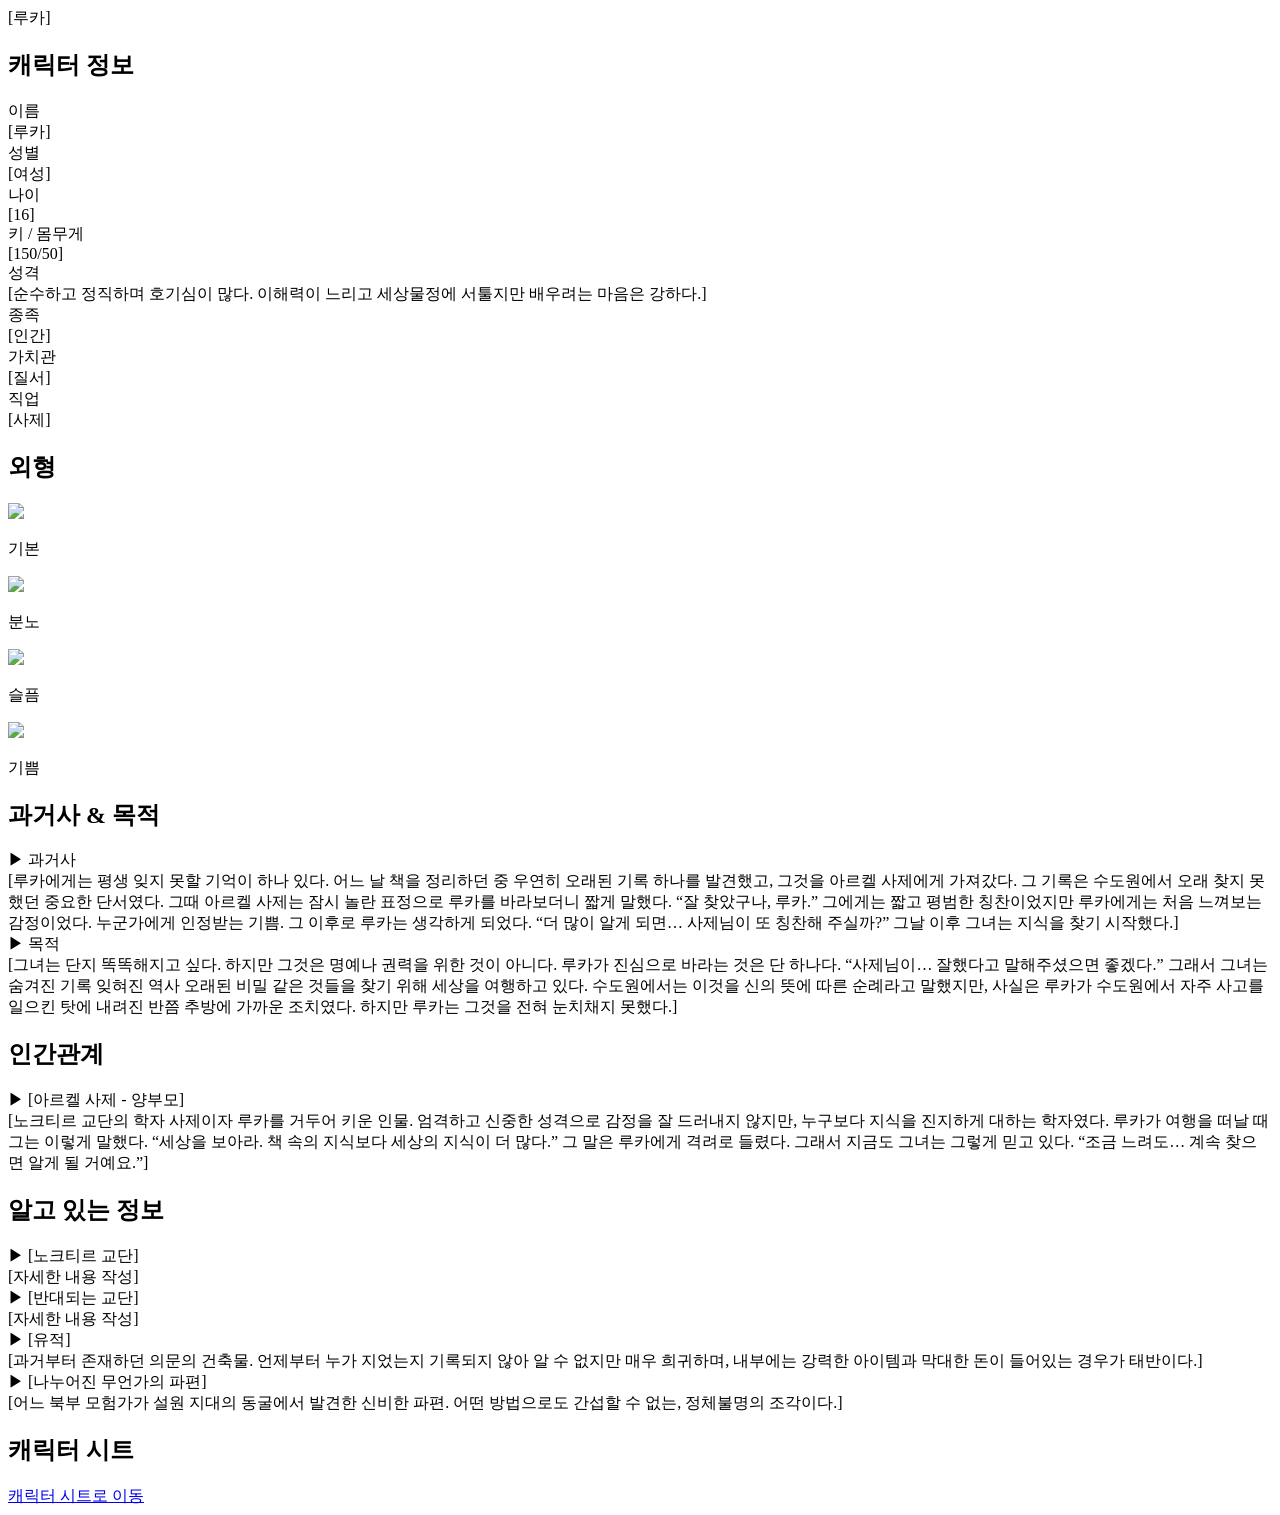
==== character/luca/Luca.html @ 643eb7d4 "Add files via upload" ====
<!DOCTYPE html>
<html lang="ko">
<head>
    <meta charset="UTF-8">
    <title>루카 페이지</title>
    <link rel="stylesheet" href="character-page-style.css">
</head>

<body>

    <div class="navbar">
        <div class="char-name">[루카]</div>
    </div>

    <div class="container">

        <div class="section">
            <h2>캐릭터 정보</h2>
            <div class="info-grid">
                <div class="label">이름</div><div>[루카]</div>
                <div class="label">성별</div><div>[여성]</div>
                <div class="label">나이</div><div>[16]</div>
                <div class="label">키 / 몸무게</div><div>[150/50]</div>
                <div class="label">성격</div><div>[순수하고 정직하며 호기심이 많다. 이해력이 느리고 세상물정에 서툴지만 배우려는 마음은 강하다.]</div>
                <div class="label">종족</div><div>[인간]</div>
                <div class="label">가치관</div><div>[질서]</div>
                <div class="label">직업</div><div>[사제]</div>
            </div>
        </div>

        <div class="section">
            <h2>외형</h2>
            <div class="image-grid">
                <div class="image-box">
                    <img src="images/Luca/루카_기본.png">
                    <p>기본</p>
                </div>
                <div class="image-box">
                    <img src="images/Luca/루카_화남.png">
                    <p>분노</p>
                </div>
                <div class="image-box">
                    <img src="images/Luca/루카_슬픔.png">
                    <p>슬픔</p>
                </div>
                <div class="image-box">
                    <img src="images/Luca/루카_기쁨.png">
                    <p>기쁨</p>
                </div>
            </div>
        </div>

        <div class="section">
            <h2>과거사 & 목적</h2>

            <div class="accordion">▶ 과거사</div>
            <div class="panel">[루카에게는 평생 잊지 못할 기억이 하나 있다. 어느 날 책을 정리하던 중 우연히 오래된 기록 하나를 발견했고, 그것을 아르켈 사제에게 가져갔다. 그 기록은 수도원에서 오래 찾지 못했던 중요한 단서였다. 그때 아르켈 사제는 잠시 놀란 표정으로 루카를 바라보더니 짧게 말했다. “잘 찾았구나, 루카.” 그에게는 짧고 평범한 칭찬이었지만 루카에게는 처음 느껴보는 감정이었다. 누군가에게 인정받는 기쁨. 그 이후로 루카는 생각하게 되었다. “더 많이 알게 되면… 사제님이 또 칭찬해 주실까?” 그날 이후 그녀는 지식을 찾기 시작했다.]</div>

            <div class="accordion">▶ 목적</div>
            <div class="panel">[그녀는 단지 똑똑해지고 싶다. 하지만 그것은 명예나 권력을 위한 것이 아니다. 루카가 진심으로 바라는 것은 단 하나다. “사제님이… 잘했다고 말해주셨으면 좋겠다.” 그래서 그녀는 숨겨진 기록 잊혀진 역사 오래된 비밀 같은 것들을 찾기 위해 세상을 여행하고 있다. 수도원에서는 이것을 신의 뜻에 따른 순례라고 말했지만, 사실은 루카가 수도원에서 자주 사고를 일으킨 탓에 내려진 반쯤 추방에 가까운 조치였다. 하지만 루카는 그것을 전혀 눈치채지 못했다.]</div>
        </div>

        <div class="section">
            <h2>인간관계</h2>

            <div class="accordion">▶ [아르켈 사제 - 양부모]</div>
            <div class="panel">[노크티르 교단의 학자 사제이자 루카를 거두어 키운 인물. 엄격하고 신중한 성격으로 감정을 잘 드러내지 않지만, 누구보다 지식을 진지하게 대하는 학자였다. 루카가 여행을 떠날 때 그는 이렇게 말했다. “세상을 보아라. 책 속의 지식보다 세상의 지식이 더 많다.” 그 말은 루카에게 격려로 들렸다. 그래서 지금도 그녀는 그렇게 믿고 있다. “조금 느려도… 계속 찾으면 알게 될 거예요.”]</div>
        </div>

        <div class="section">
            <h2>알고 있는 정보</h2>

            <div class="accordion">▶ [노크티르 교단]</div>
            <div class="panel">[자세한 내용 작성]</div>

            <div class="accordion">▶ [반대되는 교단]</div>
            <div class="panel">[자세한 내용 작성]</div>

            <div class="accordion">▶ [유적]</div>
            <div class="panel">[과거부터 존재하던 의문의 건축물. 언제부터 누가 지었는지 기록되지 않아 알 수 없지만 매우 희귀하며, 내부에는 강력한 아이템과 막대한 돈이 들어있는 경우가 태반이다.]</div>

            <div class="accordion">▶ [나누어진 무언가의 파편]</div>
            <div class="panel">[어느 북부 모험가가 설원 지대의 동굴에서 발견한 신비한 파편. 어떤 방법으로도 간섭할 수 없는, 정체불명의 조각이다.]</div>

        </div>

        <div class="section">
            <h2>캐릭터 시트</h2>
            <a href="https://docs.google.com/spreadsheets/d/1DpERJ6yvG9AwJAp2CmtM_KcRJPLHU7wsxR6387ssJlk/edit?gid=574150008#gid=574150008" class="link-btn" target="_blank" rel="noopener noreferrer">캐릭터 시트로 이동</a>    
        </div>

    </div>

    <script src="character-page-system.js"></script>

</body>
</html>
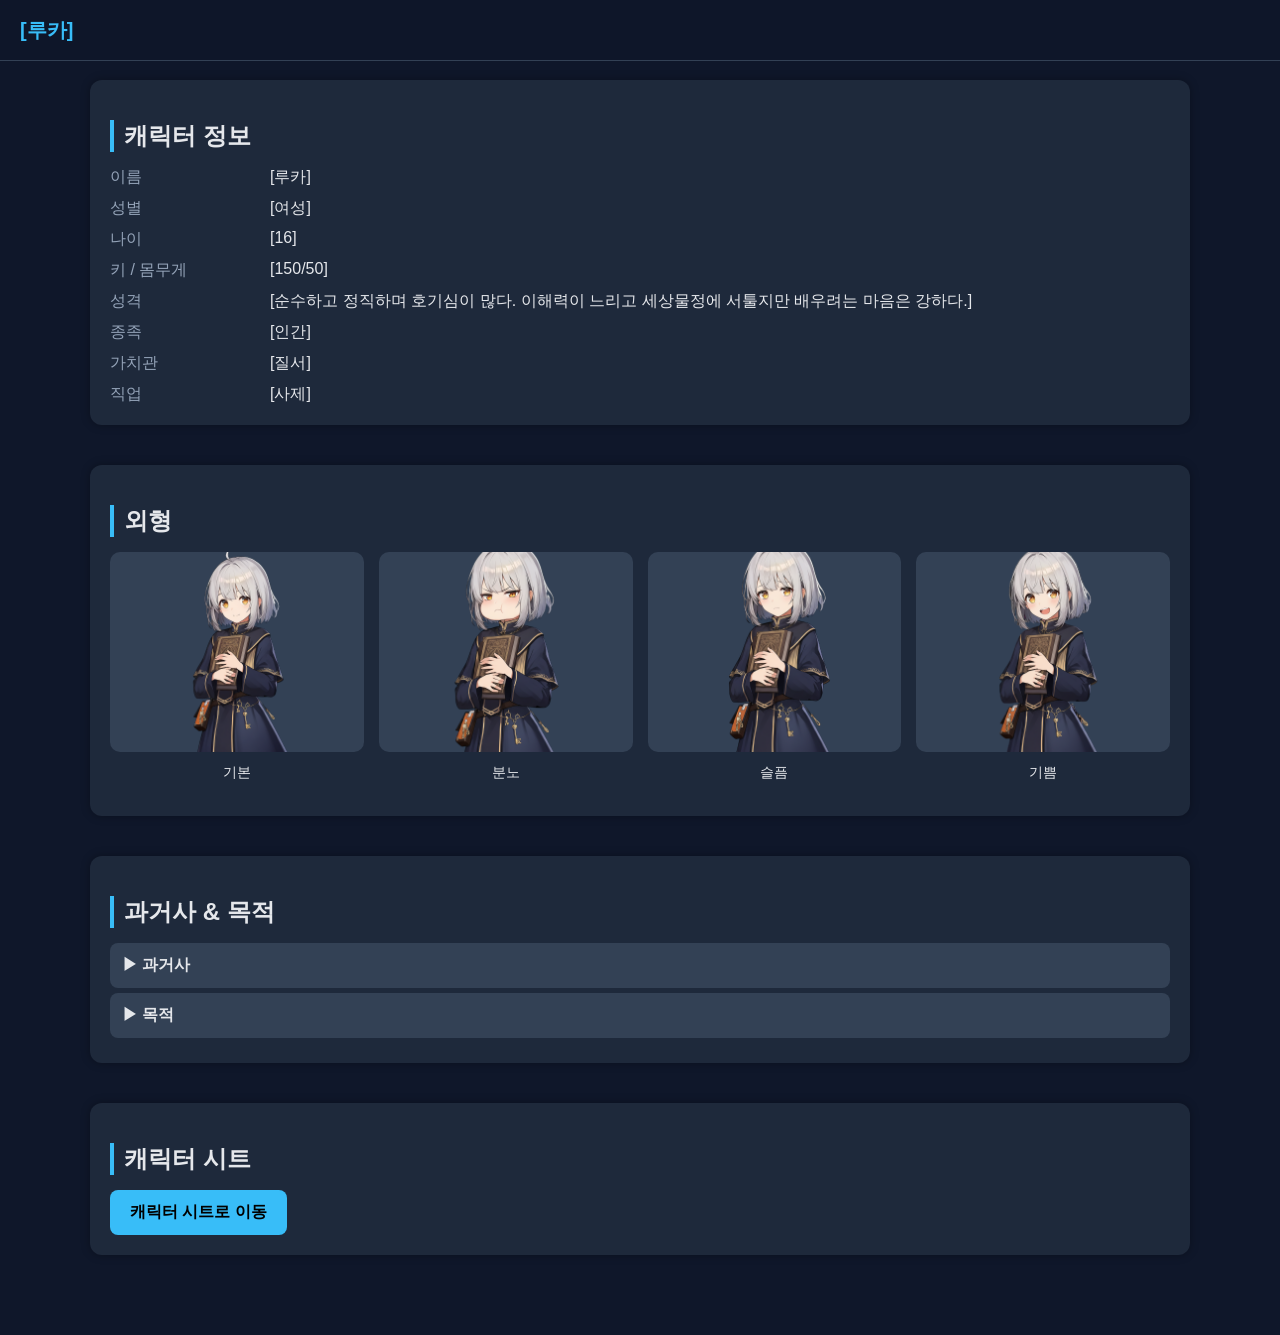
==== commit d51e15f4: "Update Luca.html" ====
--- a/character/luca/Luca.html
+++ b/character/luca/Luca.html
@@ -3,7 +3,7 @@
 <head>
     <meta charset="UTF-8">
     <title>루카 페이지</title>
-    <link rel="stylesheet" href="character-page-style.css">
+    <link rel="stylesheet" href="../character-page-style.css">
 </head>
 
 <body>
@@ -32,19 +32,19 @@
             <h2>외형</h2>
             <div class="image-grid">
                 <div class="image-box">
-                    <img src="images/Luca/루카_기본.png">
+                    <img src="../../images/Luca/루카_기본.png">
                     <p>기본</p>
                 </div>
                 <div class="image-box">
-                    <img src="images/Luca/루카_화남.png">
+                    <img src="../../images/Luca/루카_화남.png">
                     <p>분노</p>
                 </div>
                 <div class="image-box">
-                    <img src="images/Luca/루카_슬픔.png">
+                    <img src="../../images/Luca/루카_슬픔.png">
                     <p>슬픔</p>
                 </div>
                 <div class="image-box">
-                    <img src="images/Luca/루카_기쁨.png">
+                    <img src="../../images/Luca/루카_기쁨.png">
                     <p>기쁨</p>
                 </div>
             </div>
@@ -52,36 +52,11 @@
 
         <div class="section">
             <h2>과거사 & 목적</h2>
-
             <div class="accordion">▶ 과거사</div>
-            <div class="panel">[루카에게는 평생 잊지 못할 기억이 하나 있다. 어느 날 책을 정리하던 중 우연히 오래된 기록 하나를 발견했고, 그것을 아르켈 사제에게 가져갔다. 그 기록은 수도원에서 오래 찾지 못했던 중요한 단서였다. 그때 아르켈 사제는 잠시 놀란 표정으로 루카를 바라보더니 짧게 말했다. “잘 찾았구나, 루카.” 그에게는 짧고 평범한 칭찬이었지만 루카에게는 처음 느껴보는 감정이었다. 누군가에게 인정받는 기쁨. 그 이후로 루카는 생각하게 되었다. “더 많이 알게 되면… 사제님이 또 칭찬해 주실까?” 그날 이후 그녀는 지식을 찾기 시작했다.]</div>
+            <div class="panel">[루카의 과거사 내용 생략]</div>
 
             <div class="accordion">▶ 목적</div>
-            <div class="panel">[그녀는 단지 똑똑해지고 싶다. 하지만 그것은 명예나 권력을 위한 것이 아니다. 루카가 진심으로 바라는 것은 단 하나다. “사제님이… 잘했다고 말해주셨으면 좋겠다.” 그래서 그녀는 숨겨진 기록 잊혀진 역사 오래된 비밀 같은 것들을 찾기 위해 세상을 여행하고 있다. 수도원에서는 이것을 신의 뜻에 따른 순례라고 말했지만, 사실은 루카가 수도원에서 자주 사고를 일으킨 탓에 내려진 반쯤 추방에 가까운 조치였다. 하지만 루카는 그것을 전혀 눈치채지 못했다.]</div>
-        </div>
-
-        <div class="section">
-            <h2>인간관계</h2>
-
-            <div class="accordion">▶ [아르켈 사제 - 양부모]</div>
-            <div class="panel">[노크티르 교단의 학자 사제이자 루카를 거두어 키운 인물. 엄격하고 신중한 성격으로 감정을 잘 드러내지 않지만, 누구보다 지식을 진지하게 대하는 학자였다. 루카가 여행을 떠날 때 그는 이렇게 말했다. “세상을 보아라. 책 속의 지식보다 세상의 지식이 더 많다.” 그 말은 루카에게 격려로 들렸다. 그래서 지금도 그녀는 그렇게 믿고 있다. “조금 느려도… 계속 찾으면 알게 될 거예요.”]</div>
-        </div>
-
-        <div class="section">
-            <h2>알고 있는 정보</h2>
-
-            <div class="accordion">▶ [노크티르 교단]</div>
-            <div class="panel">[자세한 내용 작성]</div>
-
-            <div class="accordion">▶ [반대되는 교단]</div>
-            <div class="panel">[자세한 내용 작성]</div>
-
-            <div class="accordion">▶ [유적]</div>
-            <div class="panel">[과거부터 존재하던 의문의 건축물. 언제부터 누가 지었는지 기록되지 않아 알 수 없지만 매우 희귀하며, 내부에는 강력한 아이템과 막대한 돈이 들어있는 경우가 태반이다.]</div>
-
-            <div class="accordion">▶ [나누어진 무언가의 파편]</div>
-            <div class="panel">[어느 북부 모험가가 설원 지대의 동굴에서 발견한 신비한 파편. 어떤 방법으로도 간섭할 수 없는, 정체불명의 조각이다.]</div>
-
+            <div class="panel">[루카의 목적 내용 생략]</div>
         </div>
 
         <div class="section">
@@ -91,7 +66,7 @@
 
     </div>
 
-    <script src="character-page-system.js"></script>
+    <script src="../character-page-system.js"></script>
 
 </body>
 </html>
--- a/character/character-page-style.css
+++ b/character/character-page-style.css
@@ -0,0 +1,127 @@
+/* character-page-style.css */
+
+/* 기본 설정 */
+body {
+    margin: 0;
+    font-family: 'Segoe UI', sans-serif;
+    background-color: #0f172a;
+    color: #e5e7eb;
+}
+
+/* 상단 고정 바 */
+.navbar {
+    position: fixed;
+    top: 0;
+    width: 100%;
+    height: 60px;
+    background: rgba(15, 23, 42, 0.9);
+    backdrop-filter: blur(10px);
+    display: flex;
+    align-items: center;
+    padding: 0 20px;
+    border-bottom: 1px solid #334155;
+    z-index: 1000;
+}
+
+.char-name {
+    font-size: 20px;
+    font-weight: bold;
+    color: #38bdf8;
+}
+
+/* 전체 컨테이너 */
+.container {
+    padding: 80px 20px 40px;
+    max-width: 1100px;
+    margin: auto;
+}
+
+/* 섹션 공통 스타일 */
+.section {
+    margin-bottom: 40px;
+    padding: 20px;
+    background: #1e293b;
+    border-radius: 12px;
+    box-shadow: 0 0 10px rgba(0,0,0,0.3);
+}
+
+.section h2 {
+    margin-bottom: 15px;
+    border-left: 4px solid #38bdf8;
+    padding-left: 10px;
+}
+
+/* 정보 테이블 (그리드 레이아웃) */
+.info-grid {
+    display: grid;
+    grid-template-columns: 150px 1fr;
+    gap: 10px;
+}
+
+.label {
+    color: #94a3b8;
+}
+
+/* 이미지 갤러리 영역 */
+.image-grid {
+    display: grid;
+    grid-template-columns: repeat(4, 1fr);
+    gap: 15px;
+}
+
+.image-box {
+    text-align: center;
+}
+
+.image-box img {
+    width: 100%;
+    height: 200px;
+    object-fit: cover;
+    border-radius: 10px;
+    background: #334155;
+}
+
+.image-box p {
+    margin-top: 8px;
+    font-size: 14px;
+}
+
+/* 아코디언 (드롭다운) 메뉴 */
+.accordion {
+    cursor: pointer;
+    padding: 12px;
+    background: #334155;
+    border-radius: 8px;
+    margin-bottom: 5px;
+    font-weight: bold;
+    transition: background 0.3s;
+}
+
+.accordion:hover {
+    background: #3e4e63;
+}
+
+.panel {
+    display: none;
+    padding: 15px;
+    background: #475569;
+    border-radius: 8px;
+    margin-bottom: 15px;
+    line-height: 1.6;
+}
+
+/* 하단 링크 버튼 */
+.link-btn {
+    display: inline-block;
+    padding: 12px 20px;
+    background: #38bdf8;
+    color: black;
+    font-weight: bold;
+    border-radius: 8px;
+    text-decoration: none;
+    transition: 0.2s;
+}
+
+.link-btn:hover {
+    background: #0ea5e9;
+}
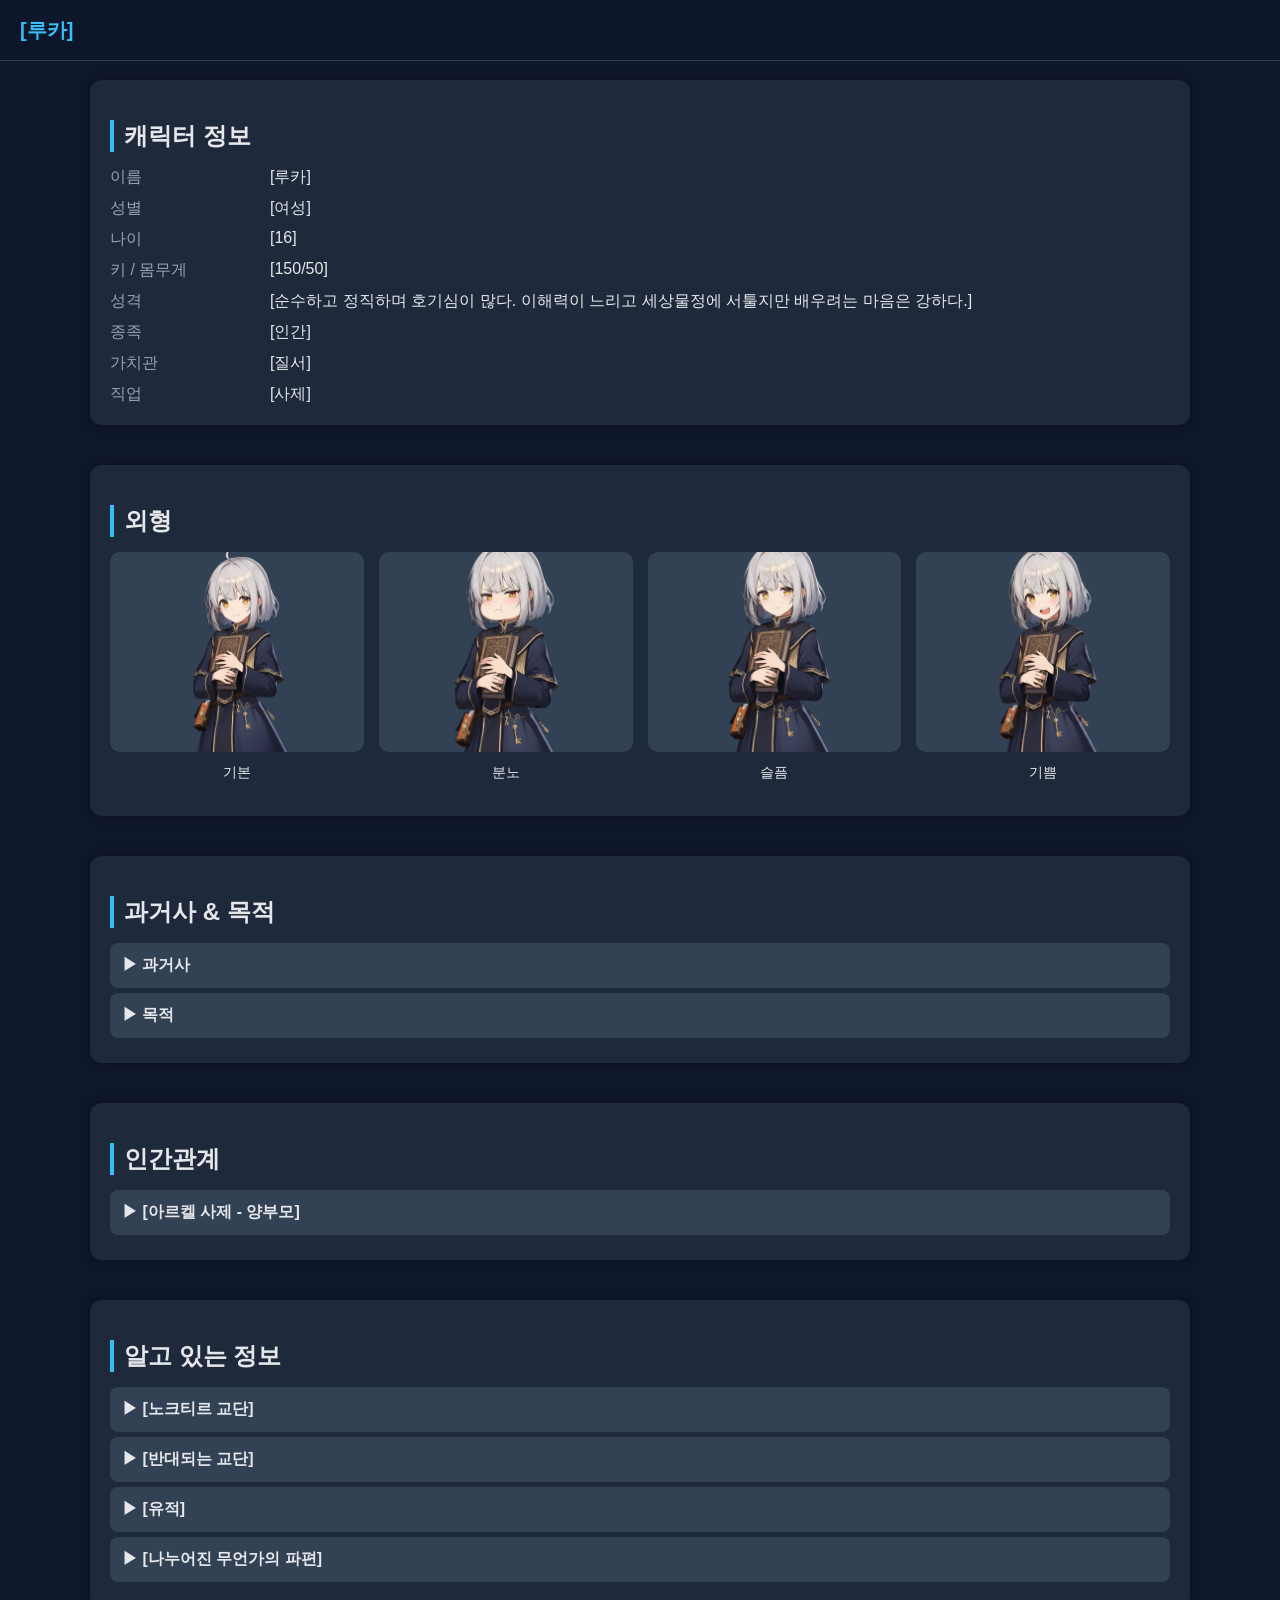
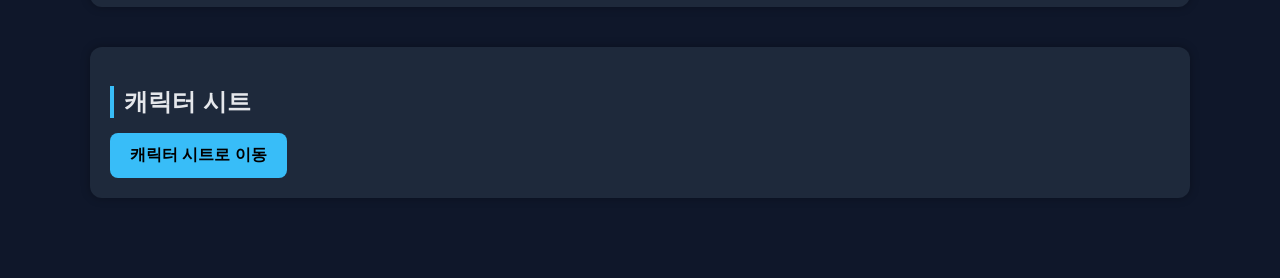
==== commit f3c622cc: "Update Luca.html" ====
--- a/character/luca/Luca.html
+++ b/character/luca/Luca.html
@@ -52,11 +52,36 @@
 
         <div class="section">
             <h2>과거사 & 목적</h2>
+
             <div class="accordion">▶ 과거사</div>
-            <div class="panel">[루카의 과거사 내용 생략]</div>
+            <div class="panel">[루카에게는 평생 잊지 못할 기억이 하나 있다. 어느 날 책을 정리하던 중 우연히 오래된 기록 하나를 발견했고, 그것을 아르켈 사제에게 가져갔다. 그 기록은 수도원에서 오래 찾지 못했던 중요한 단서였다. 그때 아르켈 사제는 잠시 놀란 표정으로 루카를 바라보더니 짧게 말했다. “잘 찾았구나, 루카.” 그에게는 짧고 평범한 칭찬이었지만 루카에게는 처음 느껴보는 감정이었다. 누군가에게 인정받는 기쁨. 그 이후로 루카는 생각하게 되었다. “더 많이 알게 되면… 사제님이 또 칭찬해 주실까?” 그날 이후 그녀는 지식을 찾기 시작했다.]</div>
 
             <div class="accordion">▶ 목적</div>
-            <div class="panel">[루카의 목적 내용 생략]</div>
+            <div class="panel">[그녀는 단지 똑똑해지고 싶다. 하지만 그것은 명예나 권력을 위한 것이 아니다. 루카가 진심으로 바라는 것은 단 하나다. “사제님이… 잘했다고 말해주셨으면 좋겠다.” 그래서 그녀는 숨겨진 기록 잊혀진 역사 오래된 비밀 같은 것들을 찾기 위해 세상을 여행하고 있다. 수도원에서는 이것을 신의 뜻에 따른 순례라고 말했지만, 사실은 루카가 수도원에서 자주 사고를 일으킨 탓에 내려진 반쯤 추방에 가까운 조치였다. 하지만 루카는 그것을 전혀 눈치채지 못했다.]</div>
+        </div>
+
+        <div class="section">
+            <h2>인간관계</h2>
+
+            <div class="accordion">▶ [아르켈 사제 - 양부모]</div>
+            <div class="panel">[노크티르 교단의 학자 사제이자 루카를 거두어 키운 인물. 엄격하고 신중한 성격으로 감정을 잘 드러내지 않지만, 누구보다 지식을 진지하게 대하는 학자였다. 루카가 여행을 떠날 때 그는 이렇게 말했다. “세상을 보아라. 책 속의 지식보다 세상의 지식이 더 많다.” 그 말은 루카에게 격려로 들렸다. 그래서 지금도 그녀는 그렇게 믿고 있다. “조금 느려도… 계속 찾으면 알게 될 거예요.”]</div>
+        </div>
+
+        <div class="section">
+            <h2>알고 있는 정보</h2>
+
+            <div class="accordion">▶ [노크티르 교단]</div>
+            <div class="panel">[자세한 내용 작성]</div>
+
+            <div class="accordion">▶ [반대되는 교단]</div>
+            <div class="panel">[자세한 내용 작성]</div>
+
+            <div class="accordion">▶ [유적]</div>
+            <div class="panel">[과거부터 존재하던 의문의 건축물. 언제부터 누가 지었는지 기록되지 않아 알 수 없지만 매우 희귀하며, 내부에는 강력한 아이템과 막대한 돈이 들어있는 경우가 태반이다.]</div>
+
+            <div class="accordion">▶ [나누어진 무언가의 파편]</div>
+            <div class="panel">[어느 북부 모험가가 설원 지대의 동굴에서 발견한 신비한 파편. 어떤 방법으로도 간섭할 수 없는, 정체불명의 조각이다.]</div>
+
         </div>
 
         <div class="section">
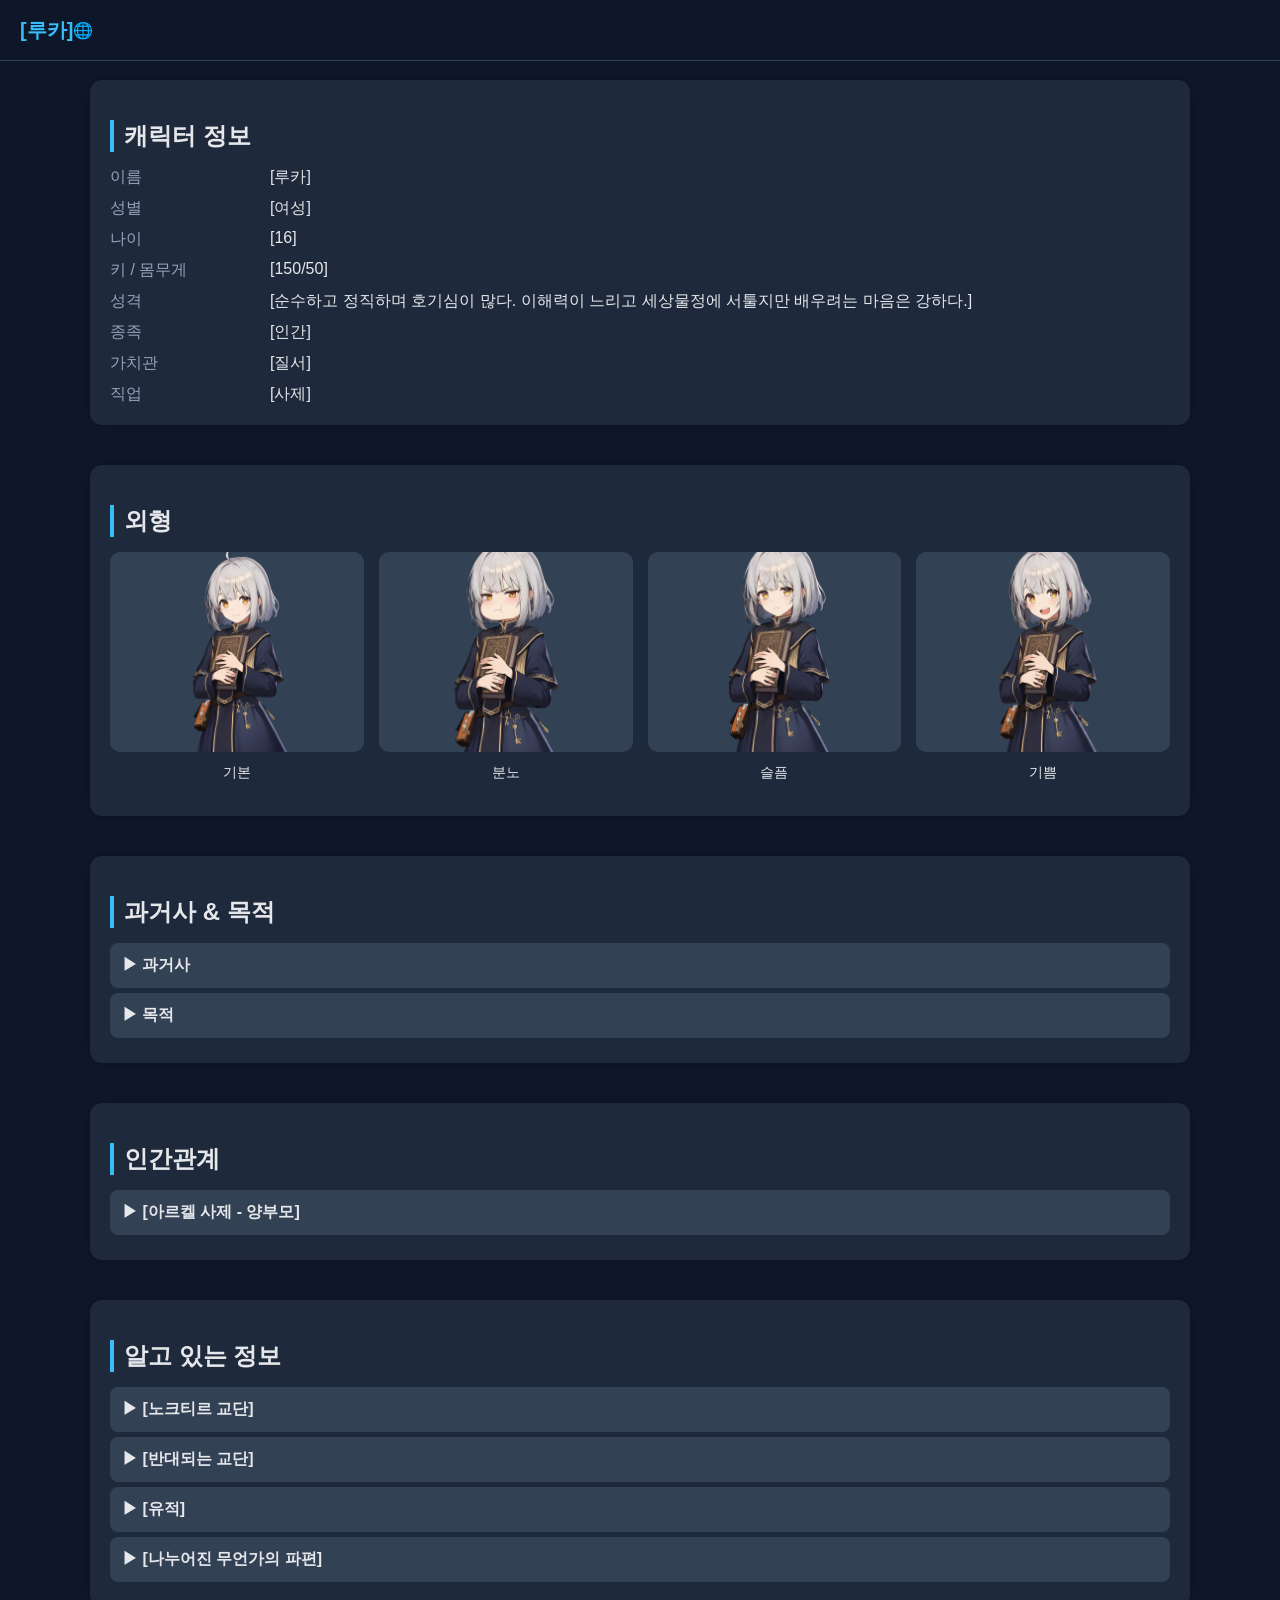
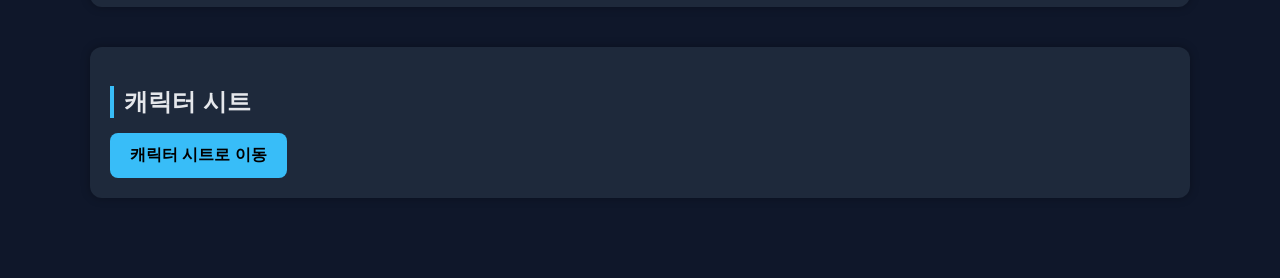
==== commit 118e3a39: "Update Luca.html" ====
--- a/character/luca/Luca.html
+++ b/character/luca/Luca.html
@@ -10,6 +10,7 @@
 
     <div class="navbar">
         <div class="char-name">[루카]</div>
+        <a href="../../world/World_View.html" class="nav-icon" style="text-decoration: none;">🌐</a>
     </div>
 
     <div class="container">
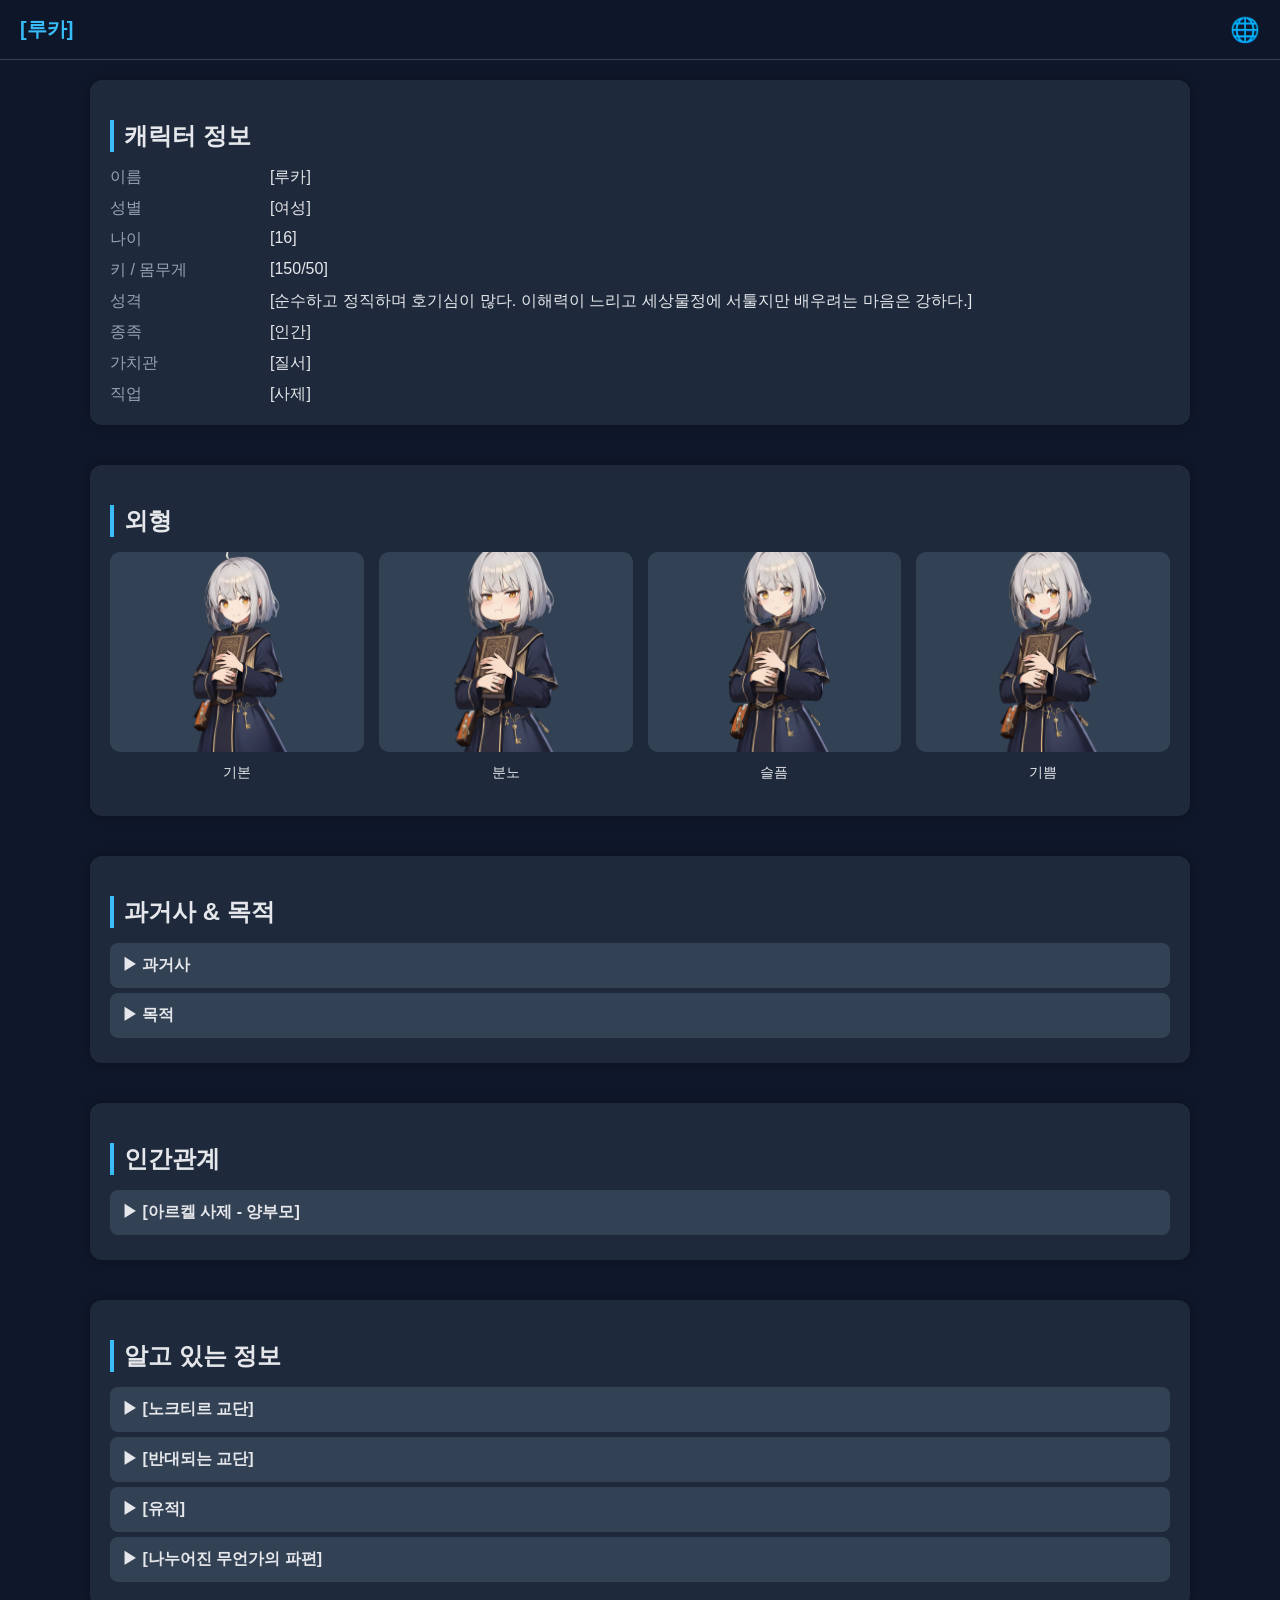
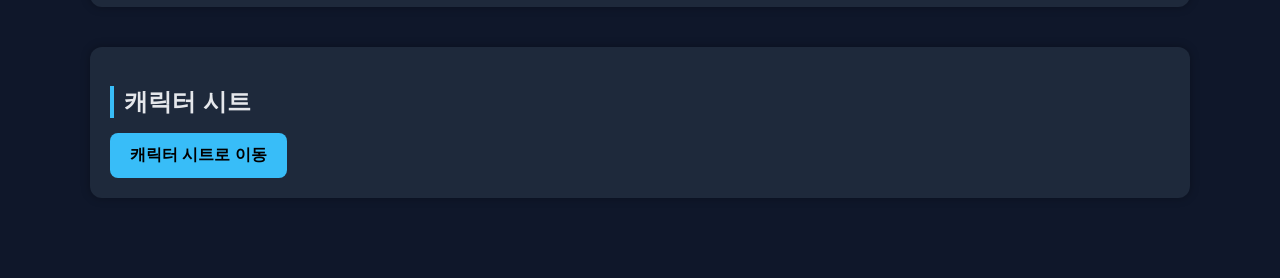
==== commit 0601aaf4: "Update Luca.html" ====
--- a/character/luca/Luca.html
+++ b/character/luca/Luca.html
@@ -10,7 +10,7 @@
 
     <div class="navbar">
         <div class="char-name">[루카]</div>
-        <a href="../../world/World_View.html" class="nav-icon" style="text-decoration: none;">🌐</a>
+        <a href="../../world/World_View.html" class="nav-icon" style="text-decoration: none;" target="_blank" rel="noopener noreferrer">🌐</a>
     </div>
 
     <div class="container">
--- a/character/character-page-style.css
+++ b/character/character-page-style.css
@@ -18,9 +18,26 @@
     backdrop-filter: blur(10px);
     display: flex;
     align-items: center;
+    /* --- 아래 두 줄이 추가된 부분입니다 --- */
+    justify-content: space-between; 
+    box-sizing: border-box; 
+    /* ---------------------------------- */
     padding: 0 20px;
     border-bottom: 1px solid #334155;
     z-index: 1000;
+}
+
+.nav-icon {
+    font-size: 24px;
+    cursor: pointer;
+    transition: transform 0.2s ease; /* 부드러운 움직임 */
+    display: flex;
+    align-items: center;
+}
+
+.nav-icon:hover {
+    transform: scale(1.2); /* 마우스를 올리면 살짝 커짐 */
+    filter: brightness(1.2); /* 살짝 더 밝게 */
 }
 
 .char-name {
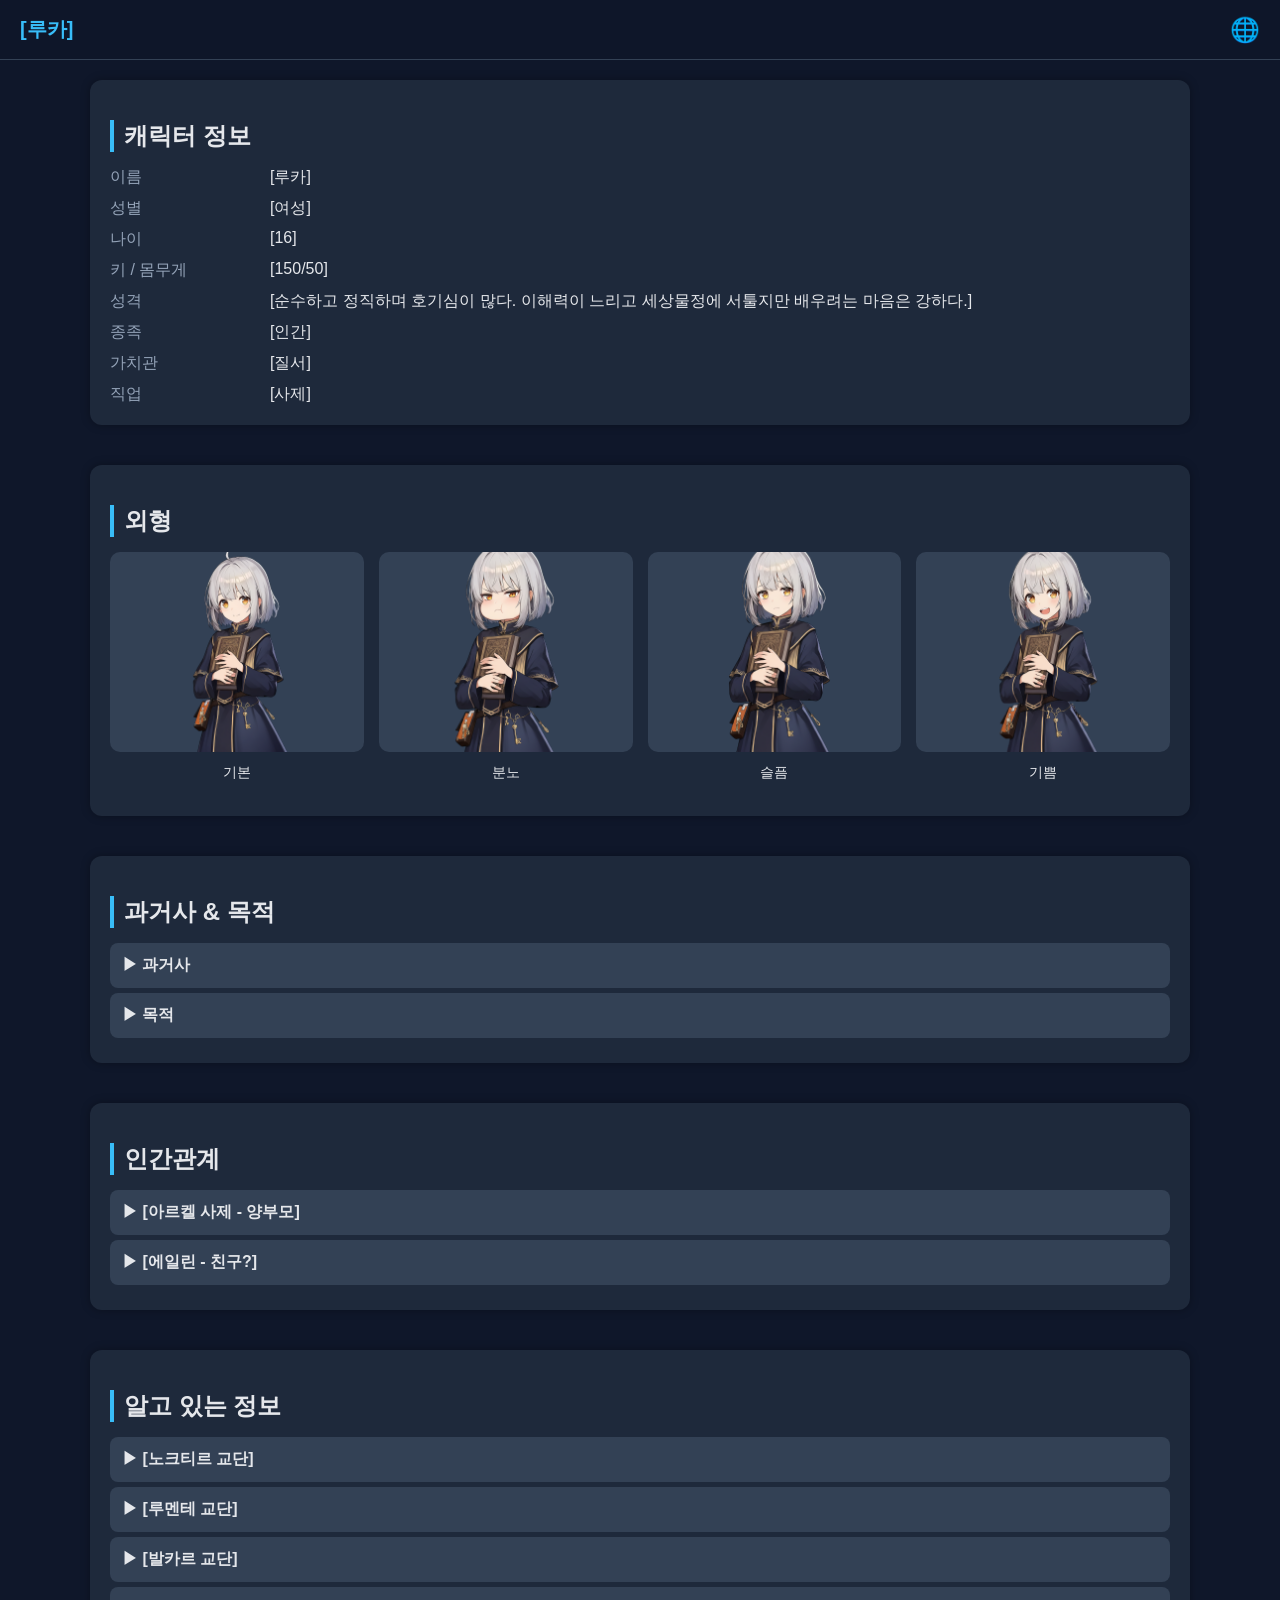
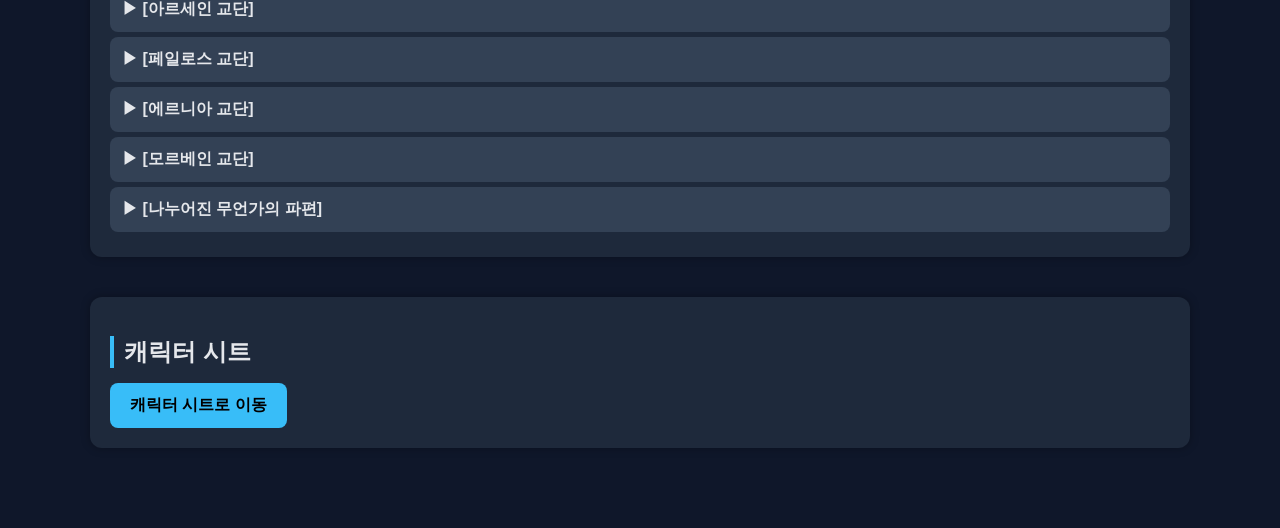
==== commit 6774a7e9: "Add files via upload" ====
--- a/character/luca/Luca.html
+++ b/character/luca/Luca.html
@@ -66,19 +66,34 @@
 
             <div class="accordion">▶ [아르켈 사제 - 양부모]</div>
             <div class="panel">[노크티르 교단의 학자 사제이자 루카를 거두어 키운 인물. 엄격하고 신중한 성격으로 감정을 잘 드러내지 않지만, 누구보다 지식을 진지하게 대하는 학자였다. 루카가 여행을 떠날 때 그는 이렇게 말했다. “세상을 보아라. 책 속의 지식보다 세상의 지식이 더 많다.” 그 말은 루카에게 격려로 들렸다. 그래서 지금도 그녀는 그렇게 믿고 있다. “조금 느려도… 계속 찾으면 알게 될 거예요.”]</div>
+        
+            <div class="accordion">▶ [에일린 - 친구?]</div>
+            <div class="panel">[루멘테 교단의 사제 이상하고 재미있는 아이]</div>
         </div>
 
         <div class="section">
             <h2>알고 있는 정보</h2>
 
             <div class="accordion">▶ [노크티르 교단]</div>
-            <div class="panel">[자세한 내용 작성]</div>
+            <div class="panel">[숨겨진 진실과 금단의 지식을 탐구하며, 그 깨달음을 자격 있는 자에게만 허락하는 비밀주의 종교 집단이다.]</div>
 
-            <div class="accordion">▶ [반대되는 교단]</div>
-            <div class="panel">[자세한 내용 작성]</div>
+            <div class="accordion">▶ [루멘테 교단]</div>
+            <div class="panel">[모든 진실과 지식을 세상에 밝혀 공유함으로써 문명의 발전과 계몽을 추구하는 개방주의 종교 집단이다.]</div>
 
-            <div class="accordion">▶ [유적]</div>
-            <div class="panel">[과거부터 존재하던 의문의 건축물. 언제부터 누가 지었는지 기록되지 않아 알 수 없지만 매우 희귀하며, 내부에는 강력한 아이템과 막대한 돈이 들어있는 경우가 태반이다.]</div>
+            <div class="accordion">▶ [발카르 교단]</div>
+            <div class="panel">[끝없는 투쟁과 전투 속에서 강인함과 생존의 의지를 증명하려는 전쟁 신앙 집단이다.]</div>
+
+            <div class="accordion">▶ [아르세인 교단]</div>
+            <div class="panel">[약자와 동료를 끝까지 지키기 위해 희생과 책임을 신성시하는 수호의 종교 집단이다.]</div>
+
+            <div class="accordion">▶ [페일로스 교단]</div>
+            <div class="panel">[속박 없는 자유와 끝없는 모험 속에서 자신의 가능성과 삶의 의미를 찾아가려는 신앙 집단이다.]</div>
+
+            <div class="accordion">▶ [에르니아 교단]</div>
+            <div class="panel">[모든 생명의 탄생과 치유, 그리고 자연의 순환과 조화를 신성시하는 생명의 신앙 집단이다.]</div>
+
+            <div class="accordion">▶ [모르베인 교단]</div>
+            <div class="panel">[죽음과 타락, 그리고 공포 속에서 드러나는 인간의 본성을 숭배하는 어둠의 신앙 집단이다.]</div>
 
             <div class="accordion">▶ [나누어진 무언가의 파편]</div>
             <div class="panel">[어느 북부 모험가가 설원 지대의 동굴에서 발견한 신비한 파편. 어떤 방법으로도 간섭할 수 없는, 정체불명의 조각이다.]</div>
